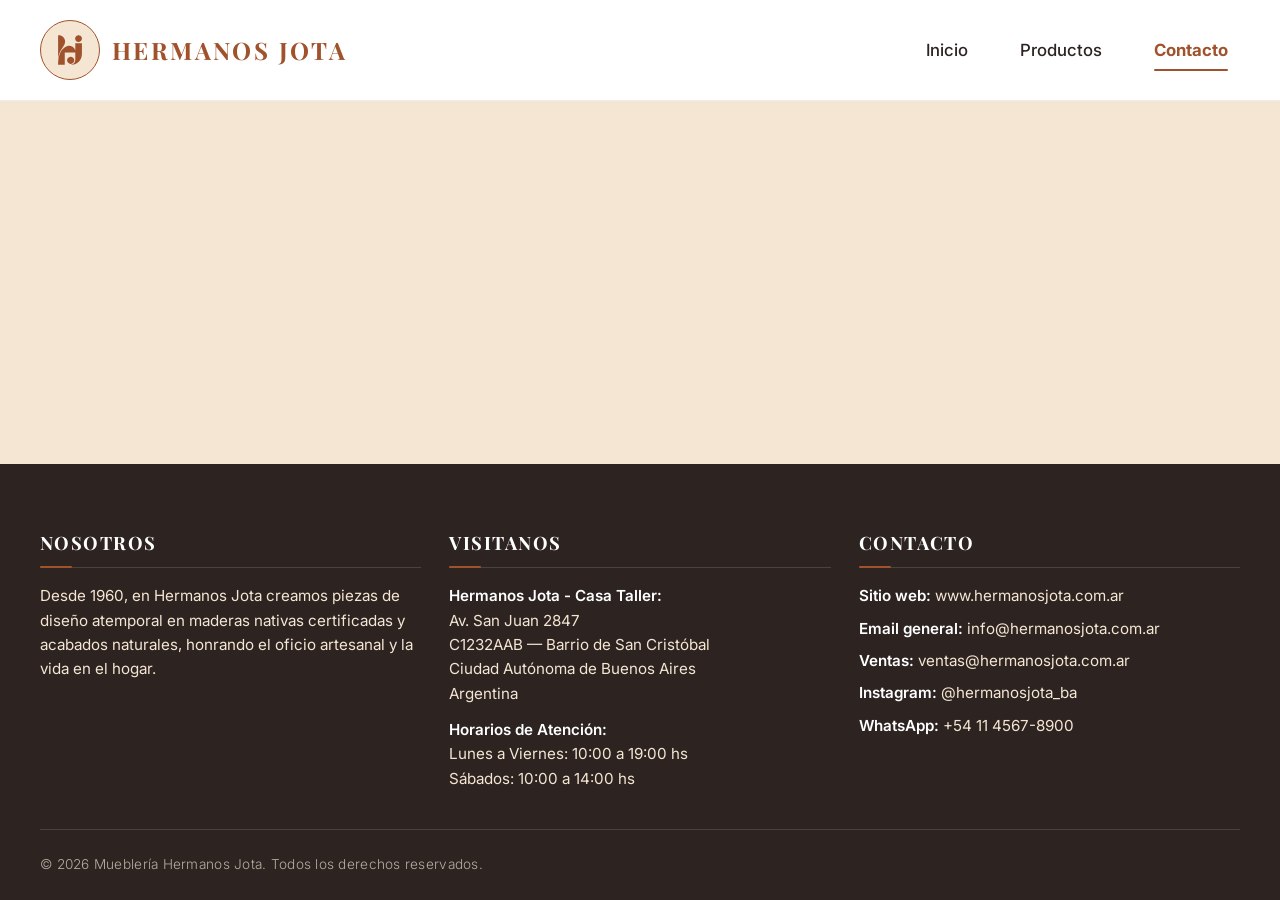
==== contacto.html @ 0530fdc6 "feat: implementada maquetacion y estilo del sitio para ser coincidente con la main page" ====
<!DOCTYPE html>
<html lang="es">

<head>
    <meta charset="UTF-8">
    <meta name="viewport" content="width=device-width, initial-scale=1.0">
    <meta name="description" content="Ponte en contacto con Mueblería Hermanos Jota. Consultas, presupuestos y atención personalizada.">
    <title>Mueblería Hermanos Jota | Contacto</title>

    <link rel="preconnect" href="https://fonts.googleapis.com">
    <link rel="preconnect" href="https://fonts.gstatic.com" crossorigin>

    <link
        href="https://fonts.googleapis.com/css2?family=Inter:wght@300;400;500;700&family=Playfair+Display:wght@400;700&display=swap"
        rel="stylesheet">

    <link rel="stylesheet" href="css/variables.css">
    <link rel="stylesheet" href="css/views/contacto.css">
</head>

<body>

    <!-- Header: Logo y Navegación Principal -->
    <header class="main-header">
        <div class="header-container">
            <a href="index.html" class="logo" aria-label="Inicio - Mueblería Hermanos Jota">
                <div class="logo-circle">
                    <img src="assets/img/ui/logo.svg" alt="Logo Mueblería Hermanos Jota">
                </div>
                <span class="logo-text">HERMANOS JOTA</span>
            </a>
            <nav class="main-nav" aria-label="Navegación principal">
                <ul class="nav-list">
                    <li class="nav-item"><a href="index.html" class="nav-link">Inicio</a></li>
                    <li class="nav-item"><a href="productos.html" class="nav-link">Productos</a></li>
                    <li class="nav-item"><a href="contacto.html" class="nav-link active">Contacto</a></li>
                </ul>
            </nav>
        </div>
    </header>

    <!-- Main Content -->
    <main>
        <!-- Estructura base para el formulario e información de contacto -->
    </main>

    <!-- Footer: Información básica -->
    <footer class="main-footer">
        <div class="footer-container">
            <div class="footer-info">
                <!-- Bloque: Sobre la Mueblería -->
                <div class="footer-block">
                    <h3 class="footer-title">Nosotros</h3>
                    <p class="footer-text">
                        Desde 1960, en Hermanos Jota creamos piezas de diseño atemporal
                        en maderas nativas certificadas y acabados naturales, honrando
                        el oficio artesanal y la vida en el hogar.
                    </p>
                </div>

                <!-- Bloque: Dirección y Horarios de Atención -->
                <div class="footer-block">
                    <h3 class="footer-title">Visitanos</h3>
                    <address class="footer-address">
                        <p class="footer-text">
                            <strong>Hermanos Jota - Casa Taller:</strong><br>
                            Av. San Juan 2847<br>
                            C1232AAB — Barrio de San Cristóbal<br>
                            Ciudad Autónoma de Buenos Aires<br>
                            Argentina
                        </p>
                        <p class="footer-text">
                            <strong>Horarios de Atención:</strong><br>
                            Lunes a Viernes: 10:00 a 19:00 hs<br>
                            Sábados: 10:00 a 14:00 hs
                        </p>
                    </address>
                </div>

                <!-- Bloque: Información de Contacto -->
                <div class="footer-block">
                    <h3 class="footer-title">Contacto</h3>
                    <ul class="footer-list">
                        <li class="footer-text">
                            <strong>Sitio web:</strong> www.hermanosjota.com.ar
                        </li>
                        <li class="footer-text">
                            <strong>Email general:</strong> info@hermanosjota.com.ar
                        </li>
                        <li class="footer-text">
                            <strong>Ventas:</strong> ventas@hermanosjota.com.ar
                        </li>
                        <li class="footer-text">
                            <strong>Instagram:</strong> @hermanosjota_ba
                        </li>
                        <li class="footer-text">
                            <strong>WhatsApp:</strong> +54 11 4567-8900
                        </li>
                    </ul>
                </div>
            </div>

            <div class="footer-bottom">
                <p>&copy; 2026 Mueblería Hermanos Jota. Todos los derechos reservados.</p>
            </div>
        </div>
    </footer>

</body>

</html>
---- css/variables.css ----
:root {
    --font-primary: 'Inter', sans-serif;
    --font-secondary: 'Playfair Display', serif;

    --color-siena-tostado: #A0522D;
    --color-verde-salvia: #87A96B;
    --color-alabastro-calido: #F5E6D3;
    --color-vara-oro: #D4A437;
    --color-rosa-polvoriento: #C47A6D;
    --color-blanco: #FFFFFF;
    --color-texto-oscuro: #2D2422;
}

*,
*::before,
*::after {
    box-sizing: border-box;
    margin: 0;
    padding: 0;
}

body {
    background-color: var(--color-alabastro-calido);
    color: var(--color-texto-oscuro);
    font-family: var(--font-primary);
    font-weight: 400;
    line-height: 1.6;
    min-height: 100vh;
    display: flex;
    flex-direction: column;
}

/* Tipografía y Color para Encabezados (Manual 2026) */
h1,
h2,
h3 {
    font-family: var(--font-secondary);
    color: var(--color-siena-tostado);
}

h1,
h2 {
    text-transform: uppercase;
    letter-spacing: 0.1em;
}

/* Leyendas y notas secundarias (Manual 2026) */
.text-caption,
.text-note {
    font-weight: 300;
    letter-spacing: 0.02em;
}
---- css/views/contacto.css ----
/* ==========================================================================
   Vista: Contacto (contacto.css)
   ========================================================================== */

/* Importación de componentes compartidos */
@import '../components/header.css';
@import '../components/footer.css';
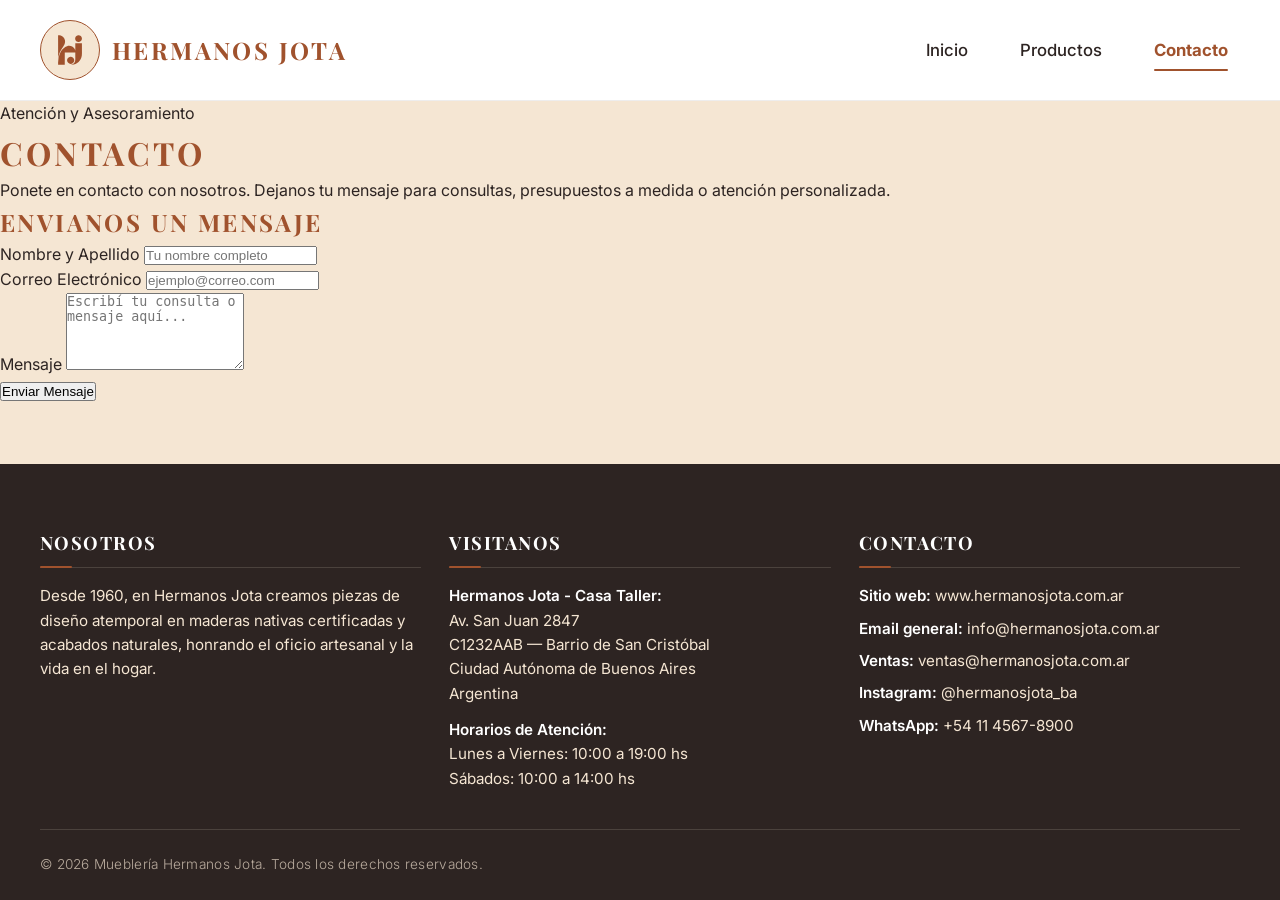
==== commit dc9269c8: "feat(contacto.html): feat(contacto): Se construye el esqueleto del formulario (Nombre, Email, Mensaj" ====
--- a/contacto.html
+++ b/contacto.html
@@ -4,7 +4,8 @@
 <head>
     <meta charset="UTF-8">
     <meta name="viewport" content="width=device-width, initial-scale=1.0">
-    <meta name="description" content="Ponte en contacto con Mueblería Hermanos Jota. Consultas, presupuestos y atención personalizada.">
+    <meta name="description"
+        content="Ponte en contacto con Mueblería Hermanos Jota. Consultas, presupuestos y atención personalizada.">
     <title>Mueblería Hermanos Jota | Contacto</title>
 
     <link rel="preconnect" href="https://fonts.googleapis.com">
@@ -39,9 +40,53 @@
         </div>
     </header>
 
-    <!-- Main Content -->
-    <main>
-        <!-- Estructura base para el formulario e información de contacto -->
+    <!-- Main Content: Sección de Contacto -->
+    <main class="contact-page-main">
+        <div class="contact-page-container">
+            <!-- Encabezado de la página de contacto -->
+            <header class="contact-header">
+                <span class="contact-tagline">Atención y Asesoramiento</span>
+                <h1 id="contact-title" class="contact-title">Contacto</h1>
+                <p class="contact-subtitle">
+                    Ponete en contacto con nosotros. Dejanos tu mensaje para consultas, presupuestos a medida o atención personalizada.
+                </p>
+            </header>
+
+            <!-- Contenedor del Formulario de Contacto -->
+            <div class="contact-layout">
+                <section class="contact-form-section" aria-labelledby="form-title">
+                    <h2 id="form-title" class="form-title">Envianos un mensaje</h2>
+
+                    <form action="#" method="POST" class="contact-form">
+                        <!-- Campo: Nombre -->
+                        <div class="form-group">
+                            <label for="nombre" class="form-label">Nombre y Apellido</label>
+                            <input type="text" id="nombre" name="nombre" class="form-input"
+                                placeholder="Tu nombre completo" required autocomplete="name">
+                        </div>
+
+                        <!-- Campo: Email -->
+                        <div class="form-group">
+                            <label for="email" class="form-label">Correo Electrónico</label>
+                            <input type="email" id="email" name="email" class="form-input"
+                                placeholder="ejemplo@correo.com" required autocomplete="email">
+                        </div>
+
+                        <!-- Campo: Mensaje -->
+                        <div class="form-group">
+                            <label for="mensaje" class="form-label">Mensaje</label>
+                            <textarea id="mensaje" name="mensaje" class="form-textarea" rows="5"
+                                placeholder="Escribí tu consulta o mensaje aquí..." required></textarea>
+                        </div>
+
+                        <!-- Botón de Envío -->
+                        <div class="form-actions">
+                            <button type="submit" class="btn-primary btn-submit">Enviar Mensaje</button>
+                        </div>
+                    </form>
+                </section>
+            </div>
+        </div>
     </main>
 
     <!-- Footer: Información básica -->
@@ -108,4 +153,4 @@
 
 </body>
 
-</html>
+</html>
--- a/css/views/contacto.css
+++ b/css/views/contacto.css
@@ -4,4 +4,4 @@
 
 /* Importación de componentes compartidos */
 @import '../components/header.css';
-@import '../components/footer.css';
+@import '../components/footer.css';
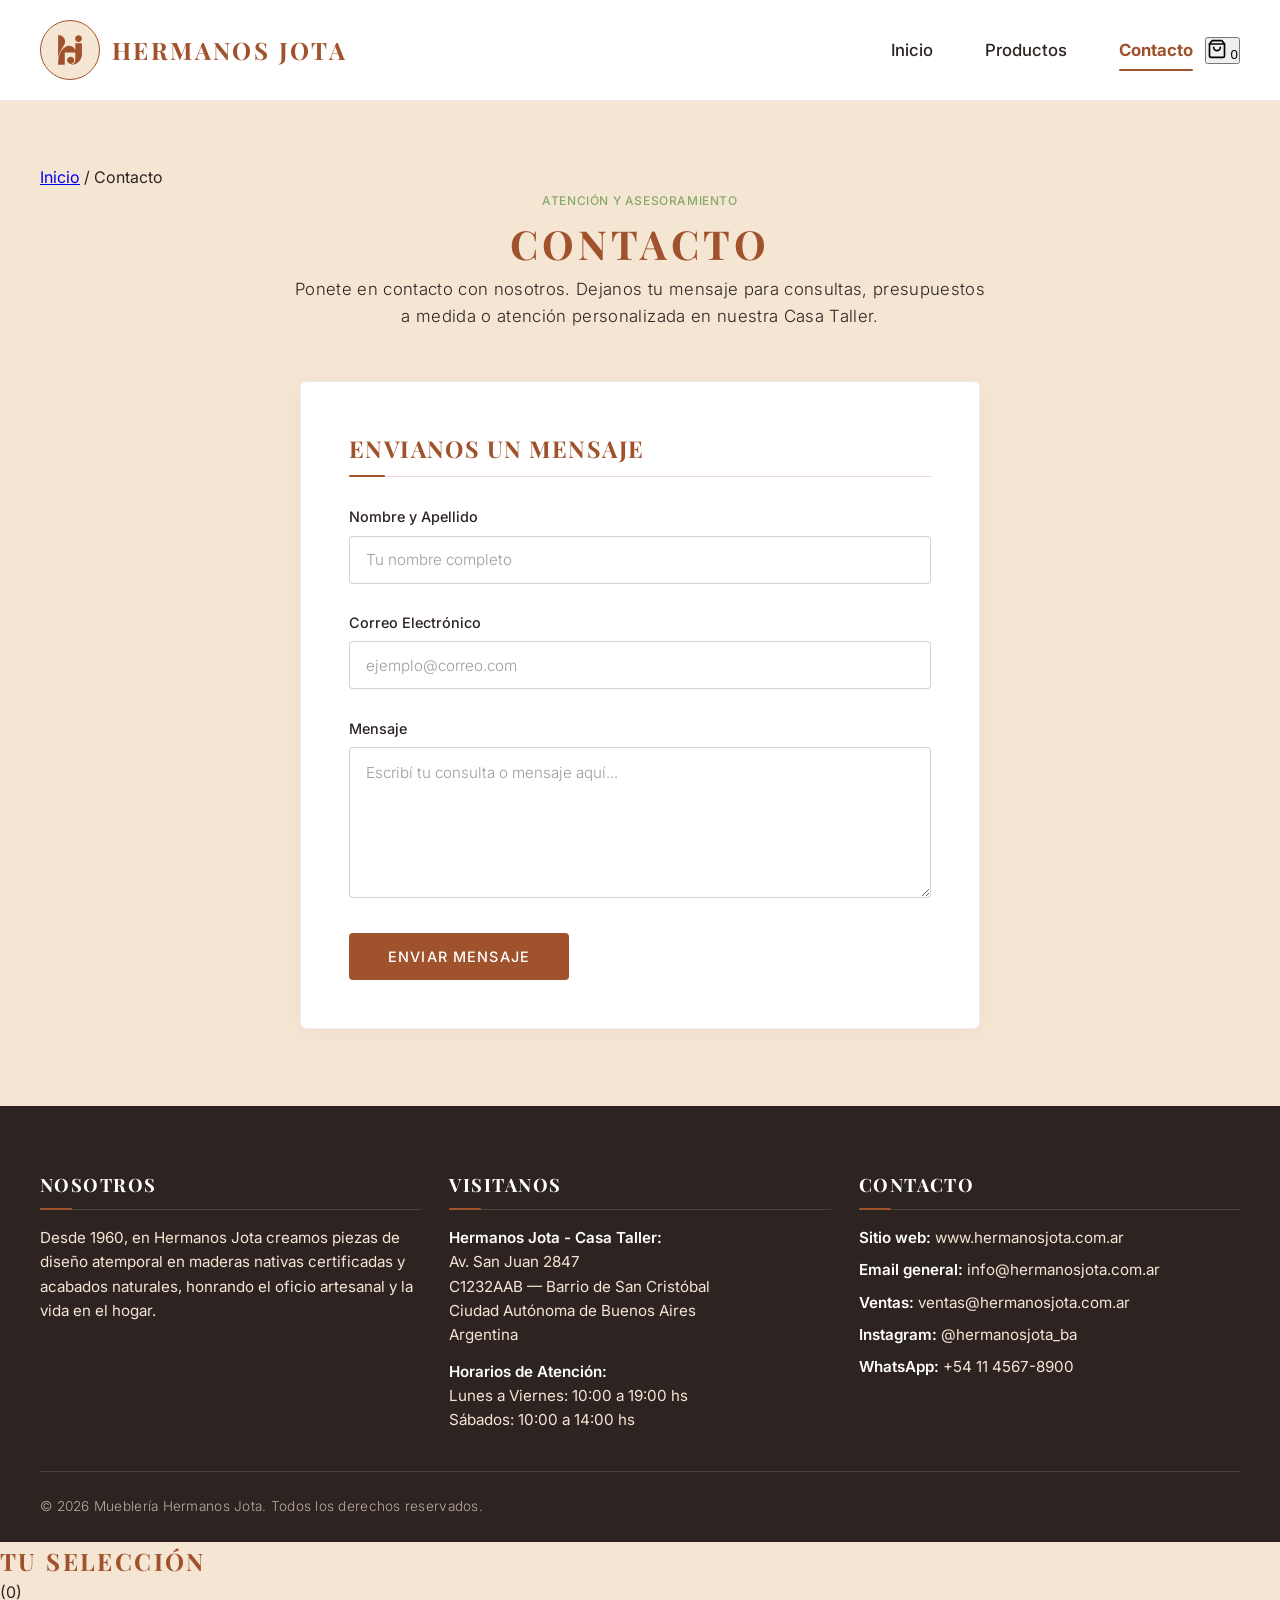
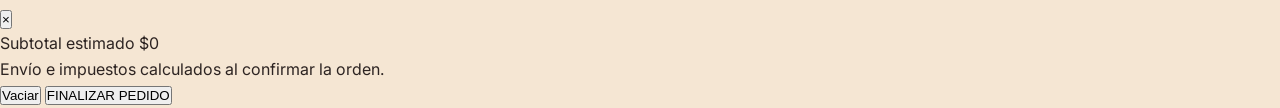
==== commit b3ae2c8a: "feat: implement product catalog and shopping cart functionality with modular JS and CSS styling" ====
--- a/contacto.html
+++ b/contacto.html
@@ -4,8 +4,7 @@
 <head>
     <meta charset="UTF-8">
     <meta name="viewport" content="width=device-width, initial-scale=1.0">
-    <meta name="description"
-        content="Ponte en contacto con Mueblería Hermanos Jota. Consultas, presupuestos y atención personalizada.">
+    <meta name="description" content="Contacto con Casa Taller de Mueblería Hermanos Jota. Asesoramiento personalizado en piezas de diseño atemporal y maderas nativas.">
     <title>Mueblería Hermanos Jota | Contacto</title>
 
     <link rel="preconnect" href="https://fonts.googleapis.com">
@@ -36,6 +35,14 @@
                     <li class="nav-item"><a href="productos.html" class="nav-link">Productos</a></li>
                     <li class="nav-item"><a href="contacto.html" class="nav-link active">Contacto</a></li>
                 </ul>
+                <button class="btn-cart" id="btn-cart-toggle" aria-label="Abrir carrito">
+                    <svg class="cart-icon" viewBox="0 0 24 24" width="20" height="20" fill="none" stroke="currentColor" stroke-width="2" stroke-linecap="round" stroke-linejoin="round" aria-hidden="true">
+                        <path d="M6 2L3 6v14a2 2 0 0 0 2 2h14a2 2 0 0 0 2-2V6l-3-4z"></path>
+                        <line x1="3" y1="6" x2="21" y2="6"></line>
+                        <path d="M16 10a4 4 0 0 1-8 0"></path>
+                    </svg>
+                    <span class="cart-badge" id="cart-badge">0</span>
+                </button>
             </nav>
         </div>
     </header>
@@ -43,12 +50,19 @@
     <!-- Main Content: Sección de Contacto -->
     <main class="contact-page-main">
         <div class="contact-page-container">
+            <!-- Miga de pan / Breadcrumb -->
+            <nav class="breadcrumbs" aria-label="Ruta de navegación">
+                <a href="index.html" class="breadcrumb-link">Inicio</a>
+                <span class="breadcrumb-separator">/</span>
+                <span class="breadcrumb-current" aria-current="page">Contacto</span>
+            </nav>
+
             <!-- Encabezado de la página de contacto -->
             <header class="contact-header">
                 <span class="contact-tagline">Atención y Asesoramiento</span>
                 <h1 id="contact-title" class="contact-title">Contacto</h1>
                 <p class="contact-subtitle">
-                    Ponete en contacto con nosotros. Dejanos tu mensaje para consultas, presupuestos a medida o atención personalizada.
+                    Ponete en contacto con nosotros. Dejanos tu mensaje para consultas, presupuestos a medida o atención personalizada en nuestra Casa Taller.
                 </p>
             </header>
 
@@ -57,12 +71,13 @@
                 <section class="contact-form-section" aria-labelledby="form-title">
                     <h2 id="form-title" class="form-title">Envianos un mensaje</h2>
 
-                    <form action="#" method="POST" class="contact-form">
+                    <form action="#" method="POST" class="contact-form" id="contact-form" novalidate>
                         <!-- Campo: Nombre -->
                         <div class="form-group">
                             <label for="nombre" class="form-label">Nombre y Apellido</label>
                             <input type="text" id="nombre" name="nombre" class="form-input"
                                 placeholder="Tu nombre completo" required autocomplete="name">
+                            <span class="form-error" id="error-nombre" role="alert"></span>
                         </div>
 
                         <!-- Campo: Email -->
@@ -70,6 +85,7 @@
                             <label for="email" class="form-label">Correo Electrónico</label>
                             <input type="email" id="email" name="email" class="form-input"
                                 placeholder="ejemplo@correo.com" required autocomplete="email">
+                            <span class="form-error" id="error-email" role="alert"></span>
                         </div>
 
                         <!-- Campo: Mensaje -->
@@ -77,6 +93,7 @@
                             <label for="mensaje" class="form-label">Mensaje</label>
                             <textarea id="mensaje" name="mensaje" class="form-textarea" rows="5"
                                 placeholder="Escribí tu consulta o mensaje aquí..." required></textarea>
+                            <span class="form-error" id="error-mensaje" role="alert"></span>
                         </div>
 
                         <!-- Botón de Envío -->
@@ -151,6 +168,32 @@
         </div>
     </footer>
 
+    <!-- Componente Global: Overlay y Drawer del Carrito -->
+    <div class="cart-overlay" id="cart-overlay" aria-hidden="true"></div>
+    <aside class="cart-drawer" id="cart-drawer" role="dialog" aria-labelledby="cart-drawer-title" aria-modal="true" aria-hidden="true">
+        <div class="cart-header">
+            <div class="cart-header-title-wrap">
+                <h2 id="cart-drawer-title" class="cart-title">Tu Selección</h2>
+                <span class="cart-header-count" id="cart-header-count">(0)</span>
+            </div>
+            <button type="button" class="cart-close-btn" id="btn-cart-close" aria-label="Cerrar carrito">&times;</button>
+        </div>
+        <div class="cart-items-container" id="cart-items-container"></div>
+        <div class="cart-footer" id="cart-footer">
+            <div class="cart-subtotal-row">
+                <span class="cart-subtotal-label">Subtotal estimado</span>
+                <span class="cart-subtotal-amount" id="cart-subtotal-amount">$0</span>
+            </div>
+            <p class="cart-tax-notice">Envío e impuestos calculados al confirmar la orden.</p>
+            <div class="cart-actions">
+                <button type="button" class="btn-cart-empty" id="btn-cart-empty">Vaciar</button>
+                <button type="button" class="btn-cart-checkout" id="btn-cart-checkout">FINALIZAR PEDIDO</button>
+            </div>
+        </div>
+    </aside>
+
+    <!-- Script de Vista de Contacto (incluye carrito modular) -->
+    <script type="module" src="js/views/contacto.js"></script>
 </body>
 
-</html>+</html>
--- a/css/views/contacto.css
+++ b/css/views/contacto.css
@@ -4,4 +4,206 @@
 
 /* Importación de componentes compartidos */
 @import '../components/header.css';
-@import '../components/footer.css';+@import '../components/footer.css';
+
+/* ==========================================================================
+   Estructura General y Contenedor
+   ========================================================================== */
+.contact-page-main {
+    padding: clamp(2rem, 5vw, 4rem) clamp(1rem, 4vw, 2.5rem) clamp(3rem, 6vw, 5rem);
+    flex-grow: 1;
+}
+
+.contact-page-container {
+    width: 100%;
+    max-width: 1200px;
+    margin: 0 auto;
+}
+
+/* ==========================================================================
+   Cabecera Editorial de la Sección de Contacto
+   ========================================================================== */
+.contact-header {
+    text-align: center;
+    max-width: 700px;
+    margin: 0 auto clamp(2rem, 4vw, 3.5rem);
+    display: flex;
+    flex-direction: column;
+    align-items: center;
+    gap: 0.5rem;
+}
+
+.contact-tagline {
+    font-family: var(--font-primary);
+    font-weight: 500;
+    font-size: 0.75rem;
+    text-transform: uppercase;
+    letter-spacing: 0.05em;
+    color: var(--color-verde-salvia);
+    margin-bottom: 2px;
+}
+
+.contact-title {
+    font-family: var(--font-secondary);
+    font-size: clamp(1.8rem, 4vw, 2.5rem);
+    font-weight: 700;
+    color: var(--color-siena-tostado);
+    text-transform: uppercase;
+    letter-spacing: 0.1em;
+    line-height: 1.2;
+    margin: 0;
+}
+
+.contact-subtitle {
+    font-family: var(--font-primary);
+    font-size: clamp(0.95rem, 1.8vw, 1.05rem);
+    font-weight: 300;
+    letter-spacing: 0.02em;
+    color: var(--color-texto-oscuro);
+    line-height: 1.6;
+}
+
+/* ==========================================================================
+   Layout Principal: Flexbox (Mobile First)
+   ========================================================================== */
+.contact-layout {
+    display: flex;
+    justify-content: center;
+    width: 100%;
+}
+
+/* ==========================================================================
+   Sección / Tarjeta del Formulario
+   ========================================================================== */
+.contact-form-section {
+    width: 100%;
+    max-width: 680px;
+    background-color: var(--color-blanco);
+    border: 1px solid rgba(45, 36, 34, 0.08);
+    border-radius: 6px;
+    padding: clamp(1.5rem, 4vw, 3rem);
+    box-shadow: 0 4px 20px rgba(45, 36, 34, 0.04);
+}
+
+.form-title {
+    font-family: var(--font-secondary);
+    font-size: clamp(1.2rem, 2.5vw, 1.45rem);
+    font-weight: 700;
+    color: var(--color-siena-tostado);
+    text-transform: uppercase;
+    letter-spacing: 0.06em;
+    margin: 0 0 1.75rem 0;
+    padding-bottom: 0.6rem;
+    border-bottom: 1px solid rgba(160, 82, 45, 0.2);
+    position: relative;
+}
+
+.form-title::after {
+    content: '';
+    position: absolute;
+    bottom: -1px;
+    left: 0;
+    width: 36px;
+    height: 2px;
+    background-color: var(--color-siena-tostado);
+    border-radius: 1px;
+}
+
+/* ==========================================================================
+   Campos e Inputs del Formulario
+   ========================================================================== */
+.contact-form {
+    display: flex;
+    flex-direction: column;
+    gap: 1.25rem;
+}
+
+.form-group {
+    display: flex;
+    flex-direction: column;
+    gap: 0.45rem;
+}
+
+.form-label {
+    font-family: var(--font-primary);
+    font-weight: 500;
+    font-size: 0.9rem;
+    color: var(--color-texto-oscuro);
+}
+
+.form-input,
+.form-textarea {
+    width: 100%;
+    font-family: var(--font-primary);
+    font-size: 0.95rem;
+    color: var(--color-texto-oscuro);
+    background-color: var(--color-blanco);
+    border: 1px solid rgba(45, 36, 34, 0.2);
+    border-radius: 4px;
+    padding: 0.85rem 1rem;
+    box-sizing: border-box;
+    transition: border-color 0.2s ease, box-shadow 0.2s ease, background-color 0.2s ease;
+}
+
+.form-input::placeholder,
+.form-textarea::placeholder {
+    color: rgba(45, 36, 34, 0.45);
+    font-weight: 300;
+}
+
+.form-input:focus,
+.form-textarea:focus {
+    outline: none;
+    border-color: var(--color-siena-tostado);
+    box-shadow: 0 0 0 3px rgba(160, 82, 45, 0.15);
+}
+
+.form-textarea {
+    resize: vertical;
+    min-height: 130px;
+    line-height: 1.6;
+}
+
+/* ==========================================================================
+   Acciones y Botón de Envío
+   ========================================================================== */
+.form-actions {
+    margin-top: 0.5rem;
+}
+
+.btn-submit {
+    width: 100%;
+    border: none;
+    cursor: pointer;
+    background-color: var(--color-siena-tostado);
+    color: var(--color-blanco);
+    font-family: var(--font-primary);
+    font-weight: 500;
+    font-size: 0.9rem;
+    text-transform: uppercase;
+    letter-spacing: 0.08em;
+    padding: 0.95rem 2rem;
+    border-radius: 4px;
+    transition: background-color 0.2s ease, transform 0.2s ease, box-shadow 0.2s ease;
+}
+
+.btn-submit:hover {
+    background-color: var(--color-vara-oro);
+    transform: translateY(-2px);
+    box-shadow: 0 4px 12px rgba(212, 164, 55, 0.25);
+}
+
+.btn-submit:active {
+    transform: translateY(0);
+    box-shadow: none;
+}
+
+/* ==========================================================================
+   Media Queries (Tablet / Desktop >= 576px)
+   ========================================================================== */
+@media (min-width: 576px) {
+    .btn-submit {
+        width: auto;
+        min-width: 220px;
+    }
+}
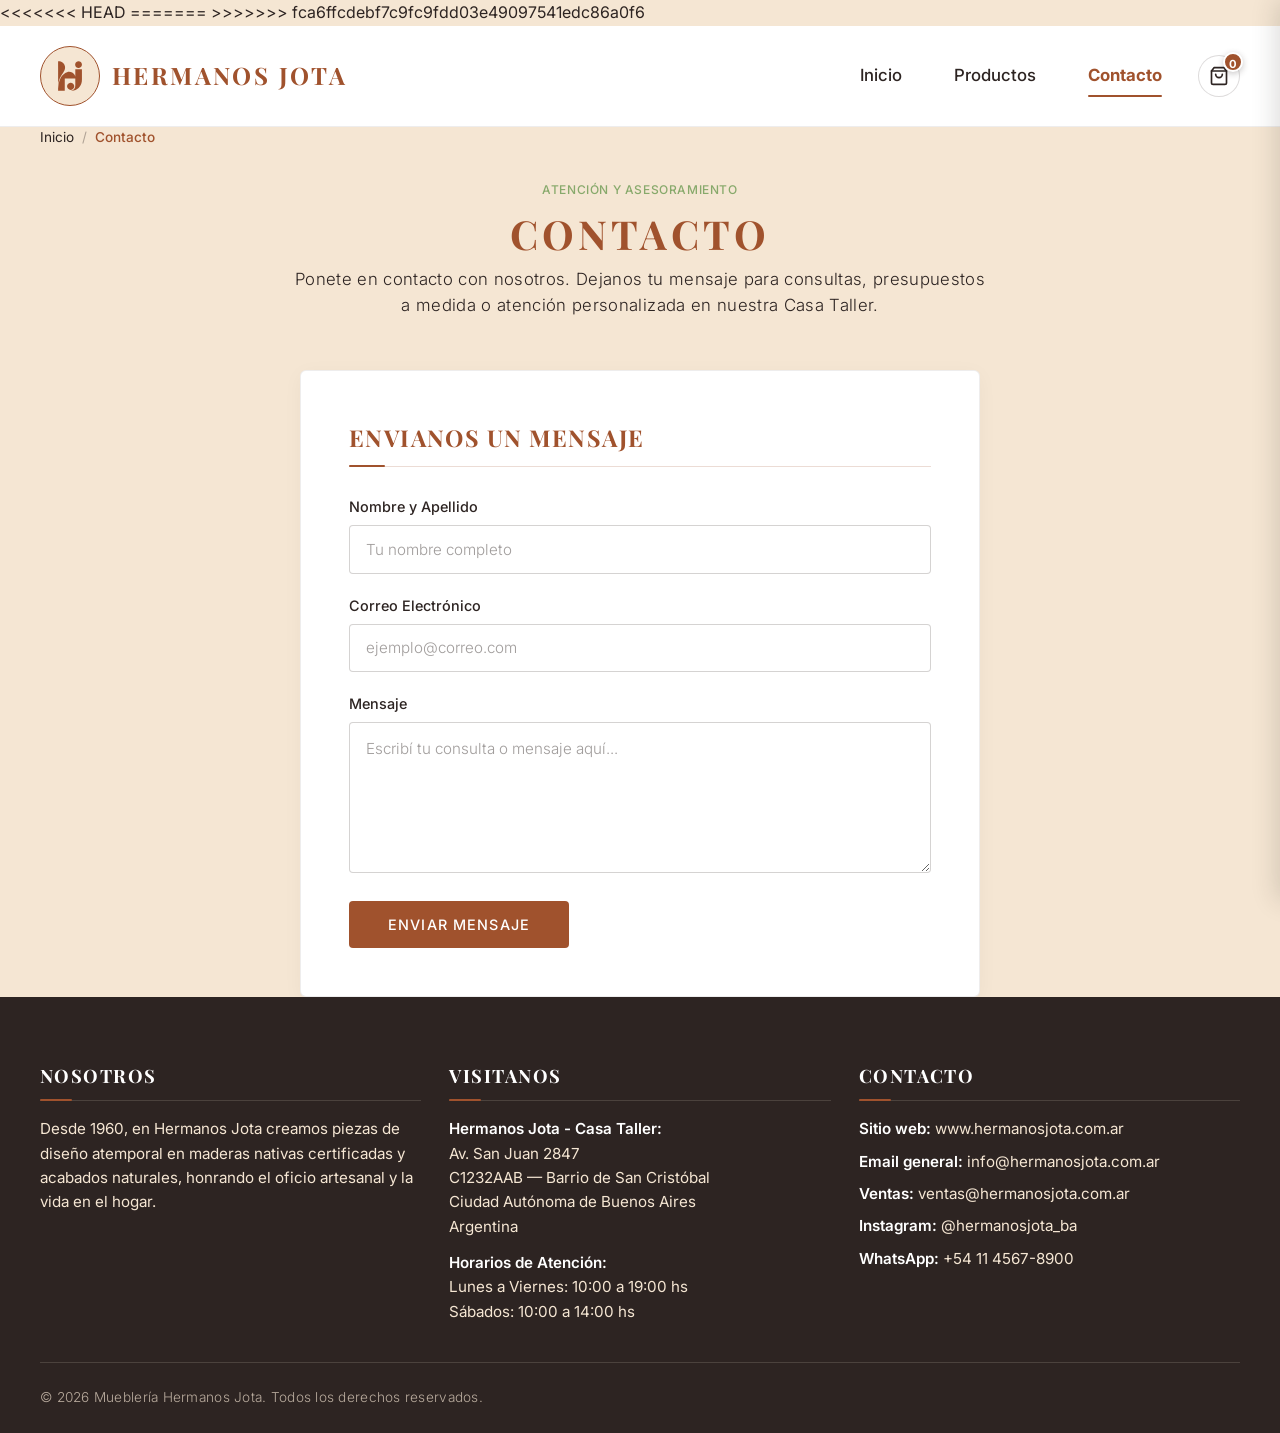
==== commit c7d8446a: "Merge branch 'main' of https://github.com/tsgexe/sprint2-grupo14-itbafullstack" ====
--- a/contacto.html
+++ b/contacto.html
@@ -4,18 +4,23 @@
 <head>
     <meta charset="UTF-8">
     <meta name="viewport" content="width=device-width, initial-scale=1.0">
-    <meta name="description" content="Contacto con Casa Taller de Mueblería Hermanos Jota. Asesoramiento personalizado en piezas de diseño atemporal y maderas nativas.">
-    <title>Mueblería Hermanos Jota | Contacto</title>
-
-    <link rel="preconnect" href="https://fonts.googleapis.com">
-    <link rel="preconnect" href="https://fonts.gstatic.com" crossorigin>
-
-    <link
-        href="https://fonts.googleapis.com/css2?family=Inter:wght@300;400;500;700&family=Playfair+Display:wght@400;700&display=swap"
-        rel="stylesheet">
-
-    <link rel="stylesheet" href="css/variables.css">
-    <link rel="stylesheet" href="css/views/contacto.css">
+    <<<<<<< HEAD <meta name="description"
+        content="Contacto con Casa Taller de Mueblería Hermanos Jota. Asesoramiento personalizado en piezas de diseño atemporal y maderas nativas.">
+        =======
+        <meta name="description"
+            content="Ponte en contacto con Mueblería Hermanos Jota. Consultas, presupuestos y atención personalizada.">
+        >>>>>>> fca6ffcdebf7c9fc9fdd03e49097541edc86a0f6
+        <title>Mueblería Hermanos Jota | Contacto</title>
+
+        <link rel="preconnect" href="https://fonts.googleapis.com">
+        <link rel="preconnect" href="https://fonts.gstatic.com" crossorigin>
+
+        <link
+            href="https://fonts.googleapis.com/css2?family=Inter:wght@300;400;500;700&family=Playfair+Display:wght@400;700&display=swap"
+            rel="stylesheet">
+
+        <link rel="stylesheet" href="css/variables.css">
+        <link rel="stylesheet" href="css/views/contacto.css">
 </head>
 
 <body>
@@ -36,7 +41,8 @@
                     <li class="nav-item"><a href="contacto.html" class="nav-link active">Contacto</a></li>
                 </ul>
                 <button class="btn-cart" id="btn-cart-toggle" aria-label="Abrir carrito">
-                    <svg class="cart-icon" viewBox="0 0 24 24" width="20" height="20" fill="none" stroke="currentColor" stroke-width="2" stroke-linecap="round" stroke-linejoin="round" aria-hidden="true">
+                    <svg class="cart-icon" viewBox="0 0 24 24" width="20" height="20" fill="none" stroke="currentColor"
+                        stroke-width="2" stroke-linecap="round" stroke-linejoin="round" aria-hidden="true">
                         <path d="M6 2L3 6v14a2 2 0 0 0 2 2h14a2 2 0 0 0 2-2V6l-3-4z"></path>
                         <line x1="3" y1="6" x2="21" y2="6"></line>
                         <path d="M16 10a4 4 0 0 1-8 0"></path>
@@ -62,7 +68,8 @@
                 <span class="contact-tagline">Atención y Asesoramiento</span>
                 <h1 id="contact-title" class="contact-title">Contacto</h1>
                 <p class="contact-subtitle">
-                    Ponete en contacto con nosotros. Dejanos tu mensaje para consultas, presupuestos a medida o atención personalizada en nuestra Casa Taller.
+                    Ponete en contacto con nosotros. Dejanos tu mensaje para consultas, presupuestos a medida o atención
+                    personalizada en nuestra Casa Taller.
                 </p>
             </header>
 
@@ -170,13 +177,15 @@
 
     <!-- Componente Global: Overlay y Drawer del Carrito -->
     <div class="cart-overlay" id="cart-overlay" aria-hidden="true"></div>
-    <aside class="cart-drawer" id="cart-drawer" role="dialog" aria-labelledby="cart-drawer-title" aria-modal="true" aria-hidden="true">
+    <aside class="cart-drawer" id="cart-drawer" role="dialog" aria-labelledby="cart-drawer-title" aria-modal="true"
+        aria-hidden="true">
         <div class="cart-header">
             <div class="cart-header-title-wrap">
                 <h2 id="cart-drawer-title" class="cart-title">Tu Selección</h2>
                 <span class="cart-header-count" id="cart-header-count">(0)</span>
             </div>
-            <button type="button" class="cart-close-btn" id="btn-cart-close" aria-label="Cerrar carrito">&times;</button>
+            <button type="button" class="cart-close-btn" id="btn-cart-close"
+                aria-label="Cerrar carrito">&times;</button>
         </div>
         <div class="cart-items-container" id="cart-items-container"></div>
         <div class="cart-footer" id="cart-footer">
@@ -196,4 +205,4 @@
     <script type="module" src="js/views/contacto.js"></script>
 </body>
 
-</html>
+</html>
--- a/css/variables.css
+++ b/css/variables.css
@@ -1,6 +1,6 @@
 :root {
-    --font-primary: 'Inter', sans-serif;
-    --font-secondary: 'Playfair Display', serif;
+    --font-primary: 'Inter', -apple-system, BlinkMacSystemFont, 'Segoe UI', Roboto, sans-serif;
+    --font-secondary: 'Playfair Display', Georgia, serif;
 
     --color-siena-tostado: #A0522D;
     --color-verde-salvia: #87A96B;
--- a/css/views/contacto.css
+++ b/css/views/contacto.css
@@ -1,5 +1,5 @@
 /* ==========================================================================
-   Vista: Contacto (contacto.css)
+   Vista: Contacto (contacto.css) - Mueblería Hermanos Jota
    ========================================================================== */
 
 /* Importación de componentes compartidos */
@@ -10,7 +10,11 @@
    Estructura General y Contenedor
    ========================================================================== */
 .contact-page-main {
+<<<<<<< HEAD
+    padding: clamp(1.5rem, 4vw, 3rem) clamp(1rem, 4vw, 2.5rem) clamp(3rem, 6vw, 5rem);
+=======
     padding: clamp(2rem, 5vw, 4rem) clamp(1rem, 4vw, 2.5rem) clamp(3rem, 6vw, 5rem);
+>>>>>>> fca6ffcdebf7c9fc9fdd03e49097541edc86a0f6
     flex-grow: 1;
 }
 
@@ -21,6 +25,42 @@
 }
 
 /* ==========================================================================
+<<<<<<< HEAD
+   Miga de Pan (Breadcrumbs)
+   ========================================================================== */
+.breadcrumbs {
+    display: flex;
+    flex-wrap: wrap;
+    align-items: center;
+    gap: 0.5rem;
+    font-family: var(--font-primary);
+    font-size: 0.85rem;
+    margin-bottom: clamp(1rem, 2.5vw, 2rem);
+    color: rgba(45, 36, 34, 0.6);
+}
+
+.breadcrumb-link {
+    text-decoration: none;
+    color: var(--color-texto-oscuro);
+    transition: color 0.2s ease;
+}
+
+.breadcrumb-link:hover {
+    color: var(--color-siena-tostado);
+}
+
+.breadcrumb-separator {
+    color: rgba(45, 36, 34, 0.35);
+}
+
+.breadcrumb-current {
+    color: var(--color-siena-tostado);
+    font-weight: 500;
+}
+
+/* ==========================================================================
+=======
+>>>>>>> fca6ffcdebf7c9fc9fdd03e49097541edc86a0f6
    Cabecera Editorial de la Sección de Contacto
    ========================================================================== */
 .contact-header {
@@ -206,4 +246,169 @@
         width: auto;
         min-width: 220px;
     }
-}+<<<<<<< HEAD
+}
+
+/* ==========================================================================
+   Validación del Formulario (Estados de error y acierto)
+   ========================================================================== */
+.form-input.is-invalid,
+.form-textarea.is-invalid {
+    border-color: #c93b2b;
+    background-color: rgba(201, 59, 43, 0.02);
+}
+
+.form-input.is-invalid:focus,
+.form-textarea.is-invalid:focus {
+    border-color: #c93b2b;
+    box-shadow: 0 0 0 3px rgba(201, 59, 43, 0.15);
+}
+
+.form-input.is-valid,
+.form-textarea.is-valid {
+    border-color: var(--color-verde-salvia);
+}
+
+.form-input.is-valid:focus,
+.form-textarea.is-valid:focus {
+    border-color: var(--color-verde-salvia);
+    box-shadow: 0 0 0 3px rgba(135, 169, 107, 0.2);
+}
+
+.form-error {
+    font-family: var(--font-primary);
+    font-size: 0.8rem;
+    color: #c93b2b;
+    margin-top: 0.15rem;
+    display: none;
+    line-height: 1.4;
+    animation: fadeInError 0.2s ease;
+}
+
+@keyframes fadeInError {
+    from {
+        opacity: 0;
+        transform: translateY(-3px);
+    }
+    to {
+        opacity: 1;
+        transform: translateY(0);
+    }
+}
+
+/* ==========================================================================
+   Mensaje de Éxito en el DOM (.contact-success-card)
+   ========================================================================== */
+.contact-success-card {
+    display: flex;
+    flex-direction: column;
+    align-items: center;
+    text-align: center;
+    padding: 2.5rem 1.5rem;
+    gap: 1.25rem;
+    animation: fadeInSuccess 0.35s cubic-bezier(0.16, 1, 0.3, 1);
+}
+
+@keyframes fadeInSuccess {
+    from {
+        opacity: 0;
+        transform: scale(0.96);
+    }
+    to {
+        opacity: 1;
+        transform: scale(1);
+    }
+}
+
+.success-icon-badge {
+    width: 64px;
+    height: 64px;
+    background-color: rgba(135, 169, 107, 0.15);
+    color: var(--color-verde-salvia);
+    border-radius: 50%;
+    display: flex;
+    align-items: center;
+    justify-content: center;
+    margin-bottom: 0.25rem;
+}
+
+.success-svg {
+    stroke: var(--color-verde-salvia);
+}
+
+.success-card-title {
+    font-family: var(--font-secondary);
+    font-size: clamp(1.4rem, 3vw, 1.75rem);
+    font-weight: 700;
+    color: var(--color-siena-tostado);
+    margin: 0;
+}
+
+.success-card-text {
+    font-family: var(--font-primary);
+    font-size: 1rem;
+    color: var(--color-texto-oscuro);
+    line-height: 1.6;
+    max-width: 520px;
+    margin: 0;
+}
+
+.success-card-text strong {
+    color: var(--color-siena-tostado);
+    font-weight: 600;
+}
+
+.success-card-details {
+    width: 100%;
+    max-width: 520px;
+    background-color: var(--color-alabastro-calido);
+    border-left: 3px solid var(--color-siena-tostado);
+    border-radius: 0 4px 4px 0;
+    padding: 1rem 1.25rem;
+    text-align: left;
+}
+
+.details-label {
+    display: block;
+    font-family: var(--font-primary);
+    font-size: 0.78rem;
+    text-transform: uppercase;
+    letter-spacing: 0.08em;
+    color: rgba(45, 36, 34, 0.65);
+    margin-bottom: 0.35rem;
+    font-weight: 600;
+}
+
+.details-excerpt {
+    font-family: var(--font-primary);
+    font-size: 0.92rem;
+    color: var(--color-texto-oscuro);
+    font-style: italic;
+    line-height: 1.5;
+    margin: 0;
+}
+
+.btn-new-message {
+    margin-top: 0.5rem;
+    background-color: var(--color-siena-tostado);
+    color: var(--color-blanco);
+    border: none;
+    border-radius: 4px;
+    padding: 0.85rem 1.85rem;
+    font-family: var(--font-primary);
+    font-size: 0.85rem;
+    font-weight: 500;
+    text-transform: uppercase;
+    letter-spacing: 0.08em;
+    cursor: pointer;
+    transition: background-color 0.2s ease, transform 0.2s ease;
+}
+
+.btn-new-message:hover {
+    background-color: var(--color-vara-oro);
+    transform: translateY(-2px);
+    box-shadow: 0 4px 12px rgba(212, 164, 55, 0.25);
+}
+=======
+}
+>>>>>>> fca6ffcdebf7c9fc9fdd03e49097541edc86a0f6
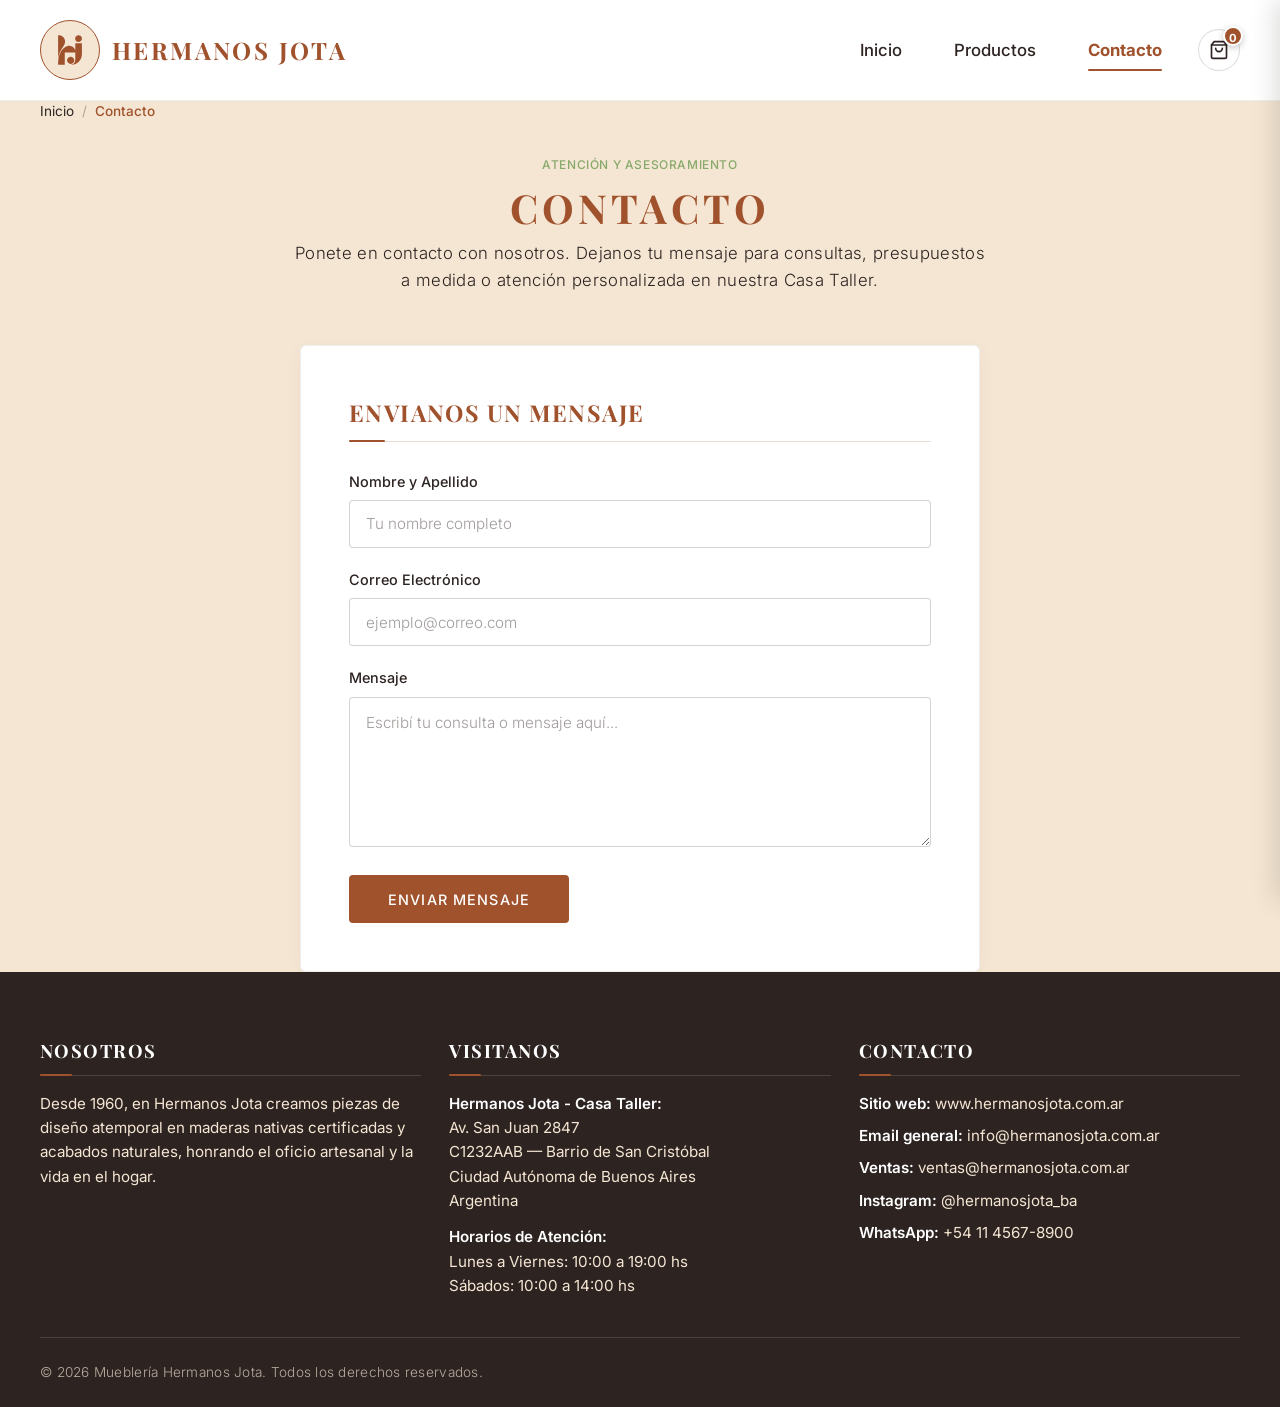
==== commit 3f1ad5d5: "feat: corregido error de merge con git" ====
--- a/contacto.html
+++ b/contacto.html
@@ -4,13 +4,8 @@
 <head>
     <meta charset="UTF-8">
     <meta name="viewport" content="width=device-width, initial-scale=1.0">
-    <<<<<<< HEAD <meta name="description"
-        content="Contacto con Casa Taller de Mueblería Hermanos Jota. Asesoramiento personalizado en piezas de diseño atemporal y maderas nativas.">
-        =======
-        <meta name="description"
-            content="Ponte en contacto con Mueblería Hermanos Jota. Consultas, presupuestos y atención personalizada.">
-        >>>>>>> fca6ffcdebf7c9fc9fdd03e49097541edc86a0f6
-        <title>Mueblería Hermanos Jota | Contacto</title>
+    <meta name="description" content="Contacto con Casa Taller de Mueblería Hermanos Jota. Asesoramiento personalizado en piezas de diseño atemporal y maderas nativas.">
+    <title>Mueblería Hermanos Jota | Contacto</title>
 
         <link rel="preconnect" href="https://fonts.googleapis.com">
         <link rel="preconnect" href="https://fonts.gstatic.com" crossorigin>
